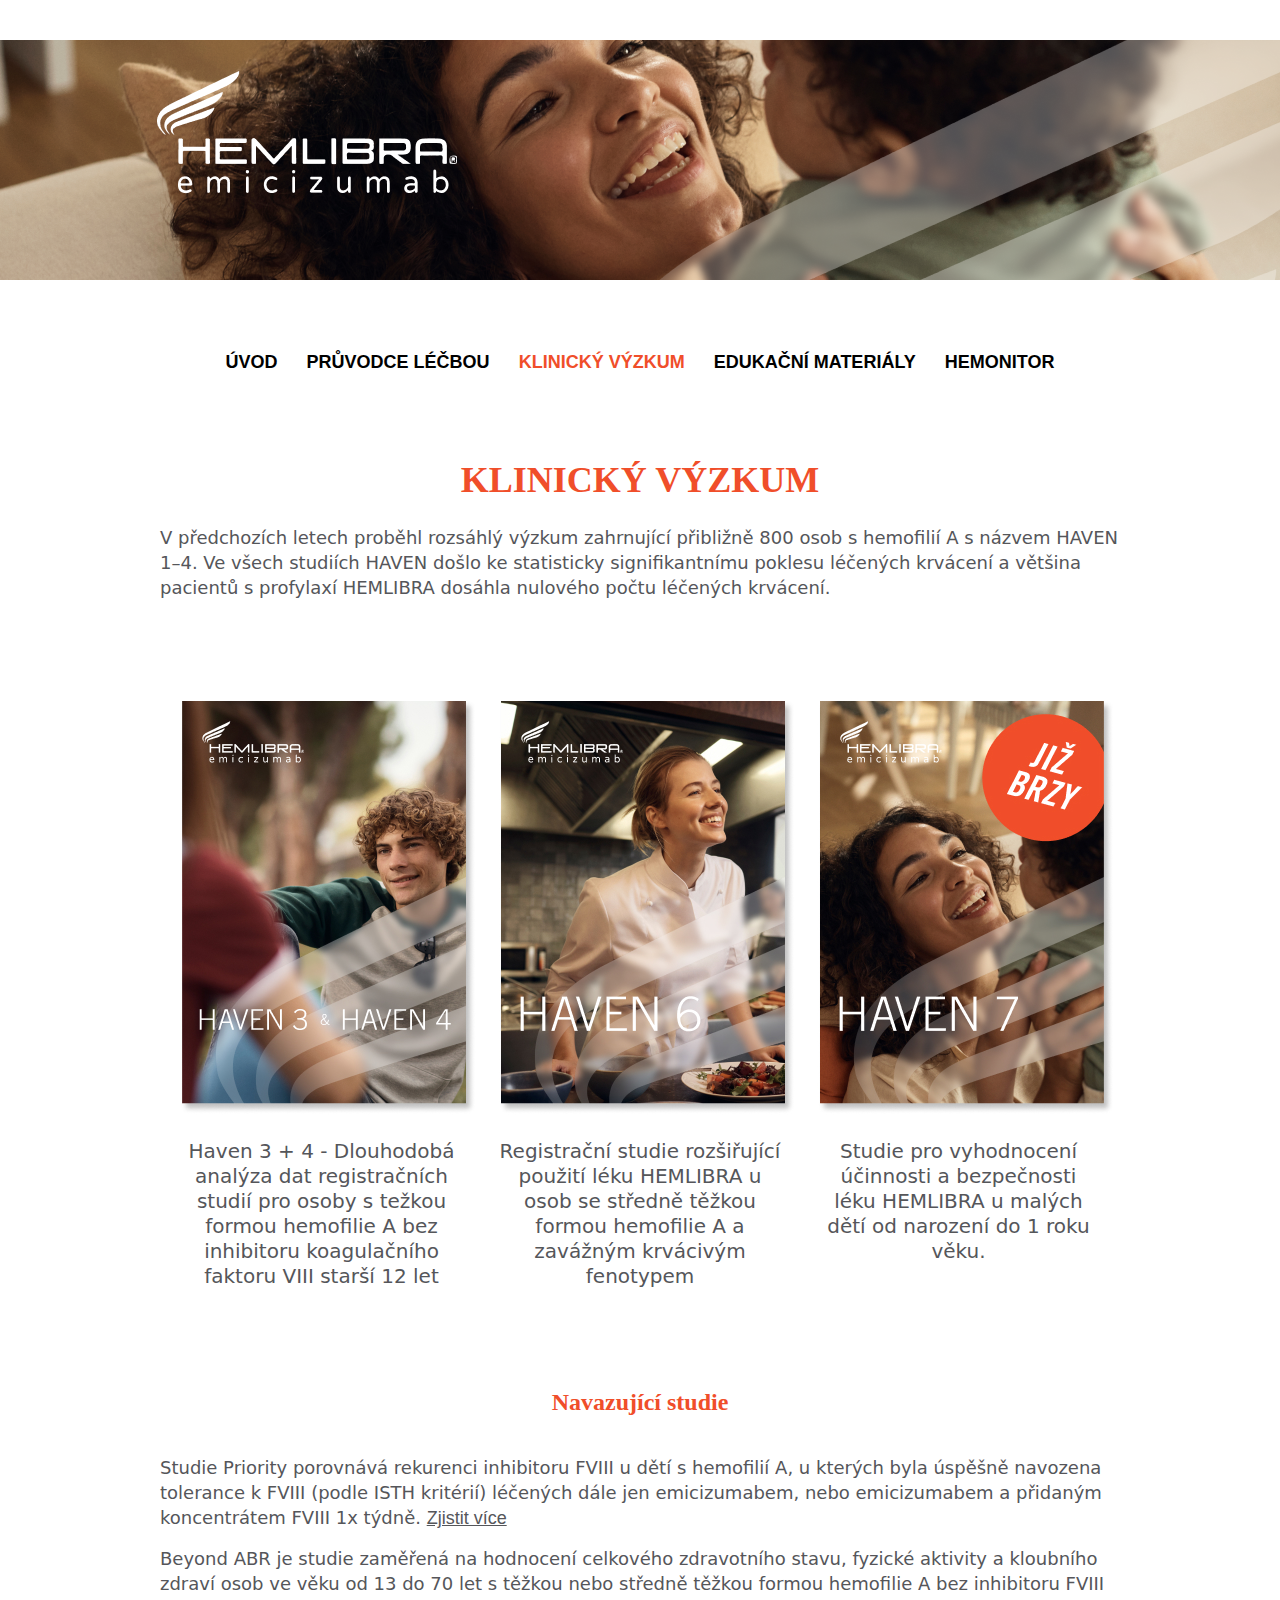
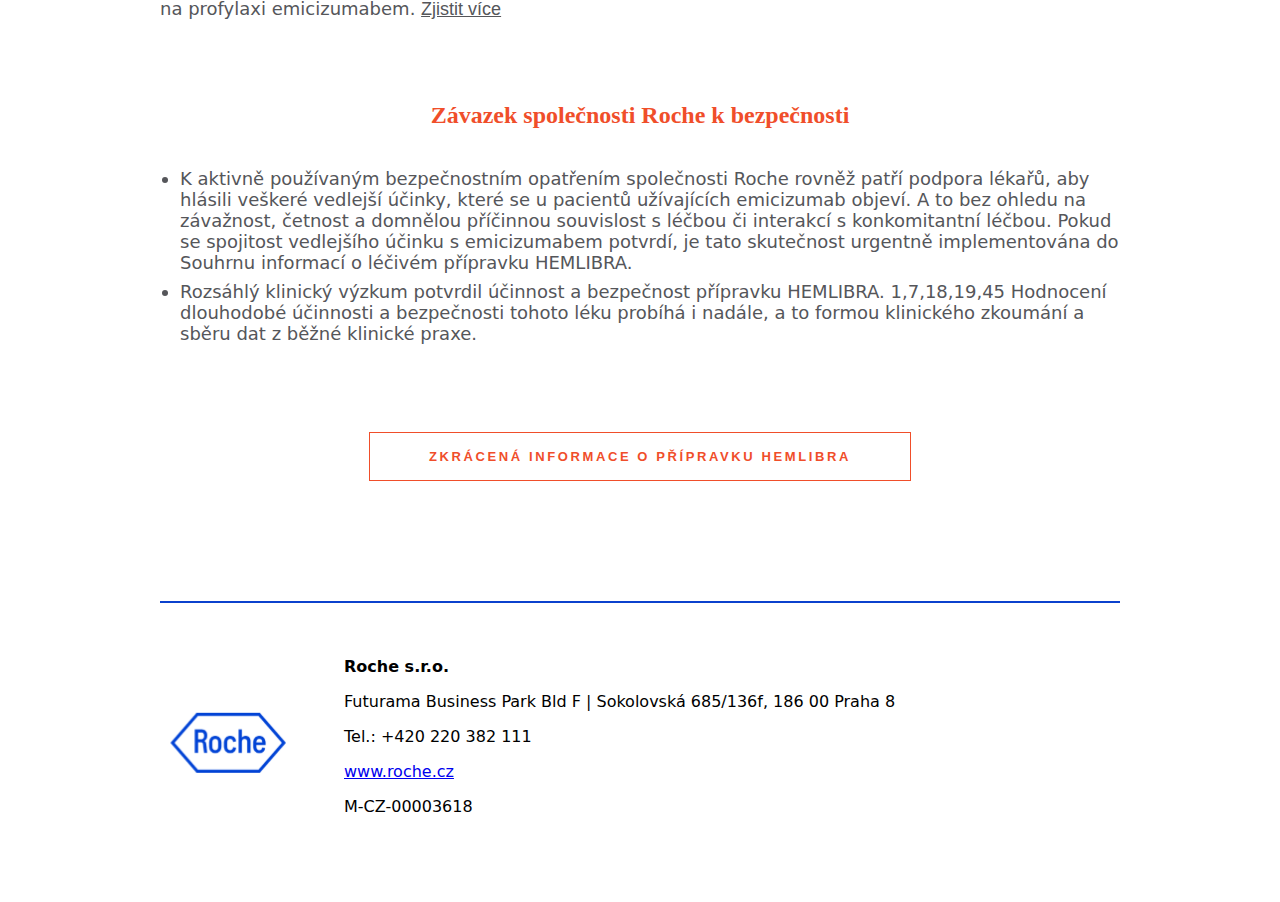
==== clinical_research.html @ 2160fe14 "test" ====
<!DOCTYPE html>
<html lang="cs">
<head>
    <meta charset="UTF-8">
    <meta name="viewport" content="width=device-width, initial-scale=1.0">
    <title>HEMILIBRA emicizumab</title>
    <link rel="stylesheet" href="styles.css">
</head>
<body>

<header class="site-header">
    <div class="header-image" style="background-image: url('img/header_img_1.png');">
        <!-- Место для логотипа и заголовка, если они есть -->
    </div>
    <nav class="site-navigation">
        <ul class="navigation-list">
            <li><a href="index.html">ÚVOD</a></li>
            <li><a href="pruvodce_lecbou.html">PRŮVODCE LÉČBOU</a></li>
            <li><a href="clinical_research.html" class="selected-page">KLINICKÝ VÝZKUM</a></li>
            <li><a href="edukacni_materialy.html">EDUKAČNÍ MATERIÁLY</a></li>
            <li><a href="hemonitor.html">HEMONITOR</a></li>
        </ul>
    </nav>
</header>

<section class="content-block">
    <h1>KLINICKÝ výzkum</h1>
    <p>V předchozích letech proběhl rozsáhlý výzkum zahrnující přibližně 800 osob s hemofilií A s názvem HAVEN 1–4. Ve všech studiích HAVEN došlo ke statisticky signifikantnímu poklesu léčených krvácení a většina pacientů s profylaxí HEMLIBRA dosáhla nulového počtu léčených krvácení.</p>
</section>

<section class="content-block">
    <div class="haven-container">
        <div class="haven-item">
            <img src="img/Haven34_cover.jpg" alt="">
            <p>Haven 3 + 4 - Dlouhodobá analýza dat registračních studií pro osoby s težkou formou hemofilie A bez inhibitoru koagulačního faktoru VIII starší 12 let</p>
        </div>
        <div class="haven-item">
            <img src="img/Haven6_cover.jpg" alt="">
            <p>Registrační studie rozšiřující použití léku HEMLIBRA u osob se středně těžkou formou hemofilie A a zavážným krvácivým fenotypem</p>
        </div>
        <div class="haven-item">
            <img src="img/Haven7_cover.jpg" alt="">
            <p>Studie pro vyhodnocení účinnosti a bezpečnosti léku HEMLIBRA u malých dětí od narození do 1 roku věku.</p>
        </div>
    </div>
</section>

<section class="content-block">
    <div class="content-group">
        <h2 class="section-title">Navazující studie</h2>
        <p>
            Studie Priority porovnává rekurenci inhibitoru FVIII u dětí s hemofilií A, u kterých byla úspěšně navozena tolerance k FVIII (podle ISTH kritérií) léčených dále jen emicizumabem, nebo emicizumabem a přidaným koncentrátem FVIII 1x týdně. <a href="https://clinicaltrials.gov/study/NCT04621916" class="link-grey">Zjistit více</a>
        </p>
        <p>
            Beyond ABR je studie zaměřená na hodnocení celkového zdravotního stavu, fyzické aktivity a kloubního zdraví osob ve věku od 13 do 70 let s těžkou nebo středně těžkou formou hemofilie A bez inhibitoru FVIII na profylaxi emicizumabem. <a href="https://clinicaltrials.gov/study/NCT04621916" class="link-grey">Zjistit více</a>
        </p>
    </div>
    <div class="content-group">
        <h2 class="section-title">Závazek společnosti Roche k bezpečnosti</h2>
        <ul class="content-list">
            <li>K aktivně používaným bezpečnostním opatřením společnosti Roche rovněž patří podpora lékařů, aby hlásili veškeré vedlejší účinky, které se u pacientů užívajících emicizumab objeví. A to bez ohledu na závažnost, četnost a domnělou příčinnou souvislost s léčbou či interakcí s konkomitantní léčbou. Pokud se spojitost vedlejšího účinku s emicizumabem potvrdí, je tato skutečnost urgentně implementována do Souhrnu informací o léčivém přípravku HEMLIBRA.</li>
            <li>Rozsáhlý klinický výzkum potvrdil účinnost a bezpečnost přípravku HEMLIBRA. 1,7,18,19,45 Hodnocení dlouhodobé účinnosti a bezpečnosti tohoto léku probíhá i nadále, a to formou klinického zkoumání a sběru dat z běžné klinické praxe.</li>
        </ul>
    </div>
    <div class="button-container">
        <button class="standard-button">ZKRÁCENÁ INFORMACE O PŘÍPRAVKU HEMLIBRA</button>
    </div>
</section>

<div class="main-container footer">
    <div class="divider"></div>
    <div class="footer-contact">
        <div class="logo">
            <img src="img/footer-logo.svg" alt=""/>
        </div>
        <div class="contact">
            <strong>Roche s.r.o.</strong>
            <p>Futurama Business Park Bld F | Sokolovská 685/136f, 186 00 Praha 8</p>
            <p>Tel.: +420 220 382 111</p>
            <p><a href="www.roche.cz">www.roche.cz</a></p>
            <p>M-CZ-00003618</p>
        </div>
    </div>
</div>

</body>
</html>
---- styles.css ----
body {
    margin: 0;
    padding: 0;
    font-family: Arial, sans-serif;
}

.site-header {
    width: 100%;
    margin-top: 40px;
    margin-bottom: 40px;
}

.header-image {
    height: 240px; /* высота шапки согласно Figma */
    background-size: cover;
    background-position: center;
    margin-bottom: 50px; /* отступ снизу после картинки */
}

.site-navigation {
    background-color: #FFFFFF; /* белый фон */
    /* box-shadow: 0 4px 6px rgba(0,0,0,0.1); тень под навигацией */
    padding: 20px 0; /* вертикальный отступ для меню */
    /* margin-bottom: 80px;  */
}

.navigation-list {
    list-style-type: none;
    padding: 0;
    margin: 0 auto;
    width: 853px; /* ширина меню из Figma */
    height: 25px; /* высота меню из Figma */
    display: flex;
    align-items: flex-start;
    justify-content: space-between;
    /* gap: 24px; */
}

.navigation-list li {
    margin: 0; /* убрать предыдущий margin */
}

.navigation-list a {
    text-decoration: none;
    color: #000000; /* черный цвет текста */
    font-weight: bold;
    font-size: 18px; /* предполагаемый размер шрифта, так как он не указан */
    padding: 0 12px; /* половина gap для равномерного распределения */
    line-height: 25px; /* высота строки равна высоте меню */
    background-color: transparent; /* фоновый цвет ссылки */
    transition: background-color 0.3s; /* плавное изменение фона при наведении */
}

.navigation-list a:hover,
.navigation-list a:focus {
    color: #F04E2A; /* белый текст при наведении */
}

a.selected-page {
    color: #F04E2A;
}

/* ... предыдущий код ... */

.content-block {
    color: #55565A; /* цвет текста */
    width: 960px; /* ширина блока */
    padding: 0 40px; /* внутренний отступ блока */
    margin: 0 auto 80px; /* автоматический отступ для центровки и отступ снизу */
    display: flex;
    flex-direction: column;
    /* align-items: flex-start; */
    /* gap: 24px;  */
}

.content-block h1 {
    color: #F04E2A;
    width: 100%;
    text-align: center;
    font-family: Arial Narrow, serif;
    font-size: 36px;
    font-style: normal;
    font-weight: 700;
    line-height: normal;
    text-transform: uppercase;
}

.content-block h2 {
    margin: 0 0 24px;
    width: 100%;
    color: #F04E2A;
    text-align: center;
    font-family: Arial Narrow, serif;
    font-size: 24px;
    font-style: normal;
    font-weight: 700;
    line-height: normal;
    /* text-transform: uppercase; */
}

.content-block h3 {
    color: #55565A;
    font-family: Avenir, system-ui, -apple-system, BlinkMacSystemFont, 'Segoe UI', Roboto, Oxygen, Ubuntu, Cantarell, 'Open Sans', 'Helvetica Neue', sans-serif;
    font-size: 24px;
    font-style: normal;
    font-weight: 800;
    line-height: normal;
    margin: 0;
}

.content-block p {
    color: #55565A;
    font-family: Avenir, system-ui, -apple-system, BlinkMacSystemFont, 'Segoe UI', Roboto, Oxygen, Ubuntu, Cantarell, 'Open Sans', 'Helvetica Neue', sans-serif;
    font-size: 18px;
    font-style: normal;
    font-weight: 400;
    line-height: 25px;
    margin: 0;
}

.content-block ul {
    list-style-type: disc; /* стиль маркера списка */
    padding-left: 20px; /* отступ для маркеров списка */
    margin: 0;
}

.content-block .content-text {
    color: #55565A;
    font-family: Avenir, system-ui, -apple-system, BlinkMacSystemFont, 'Segoe UI', Roboto, Oxygen, Ubuntu, Cantarell, 'Open Sans', 'Helvetica Neue', sans-serif;
    font-size: 18px;
    font-style: normal;
    font-weight: 400;
    line-height: normal;
    margin: 0;
    padding: 0;
}

.content-block .content-text .content-img {
    margin: 40px 10px 50px 10px
}

.content-block .content-text .image-container {
    display: flex;
    justify-content: center;
}

.content-block a, .content-block a:hover {
    color: #55565A;
    text-decoration-line: underline;
}

.content-block li {
    margin-bottom: 8px; /* расстояние между элементами списка */
    font-family: Avenir, system-ui, -apple-system, BlinkMacSystemFont, 'Segoe UI', Roboto, Oxygen, Ubuntu, Cantarell, 'Open Sans', 'Helvetica Neue', sans-serif;
}

/* ... предыдущий код ... */

.advantages-section {
    width: 960px;
    margin: 20px auto; 
    display: flex;
    flex-direction: column;
    align-items: center; /* выравнивание по центру для всего содержимого раздела */
    gap: 24px; /* расстояние между элементами внутри раздела */
    margin-bottom: 0px;
}

.section-title {
    text-align: center; /* выравнивание заголовка по центру */
    width: 100%; /* ширина заголовка для выравнивания текста */
    margin-bottom: 24px; /* отступ снизу у заголовка */
    color: #F04E2A;
    font-family: Arial Narrow, serif;
    font-size: 24px;
    font-style: normal;
    font-weight: 700;
    line-height: normal;
}

.advantages-container {
    display: flex;
    justify-content: space-between;
    align-items: flex-start;
    width: 100%;
    padding: 0; /* если требуется внутренний отступ, его можно задать здесь */
}

.advantage-item {
    flex: 1;
    text-align: center; /* для выравнивания текста под иконками */
    color: #55565A;
    font-family: Avenir, system-ui, -apple-system, BlinkMacSystemFont, 'Segoe UI', Roboto, Oxygen, Ubuntu, Cantarell, 'Open Sans', 'Helvetica Neue', sans-serif;
    font-size: 18px;
    font-style: normal;
    font-weight: 400;
    line-height: normal;
    max-width: 468px;
}

.advantage-item p {
 padding: 0 8px 0 8px;
 font-size: 14px;
}

.advantage-item img {
    margin-bottom: 40px; /* отступ между иконкой и текстом */
    width: auto; /* предполагаемая ширина иконок */
    height: 120px; /* предполагаемая высота иконок, размер можно изменить */
}

.advantage-item img.advantage-icon{
    width: 140px;
    height: 140px;
}

.haven-container {
    display: flex;
    height: fit-content;
    justify-content: space-between;
    padding: 20px;
}

div.haven-item {
    width: 283px;
    text-align: center;
}

div.haven-item p {
    font-size: 20px;
    margin-top: 20px;
    font-weight: 300;
}

.content-group {
    display: flex;
    flex-direction: column;
    gap: 15px;
    margin-bottom: 80px;
}

.content-group h4 {
    font-weight: 900;
    color: #E9502E;
    margin: 0;
    font-size: 18px;
}

.content-list {
    font-size: 18px;
}

.link-grey {
    color: #55565A;
    font-family: Avenir, Arial, Helvetica, sans-serif;
}

a.link-orange {
    color: #E9502E;
    font-weight: 900;
    font-family: Avenir, system-ui, -apple-system, BlinkMacSystemFont, 'Segoe UI', Roboto, Oxygen, Ubuntu, Cantarell, 'Open Sans', 'Helvetica Neue', sans-serif;
}

/* ... предыдущий код ... */

.divider {
    width: 960px;
    height: 1px; /* или '1px' в зависимости от желаемой толщины линии */
    background-color: rgba(85, 86, 90, 0.25); /* цвет и прозрачность согласно Figma */
    margin: 80px auto; /* отступ сверху и снизу и авто-маргин для центрирования */
}

/* ... предыдущий код ... */

.mechanism-container {
    display: flex;
    justify-content: center;
    align-items: flex-start;
    width: 960px;
    margin: 0 auto;
    gap: 120px;
}

.mechanism-block {
    display: flex;
    flex-direction: column;
    /*align-items: center;*/
    width: calc((100% - 50px) / 2); /* Вычитаем gap и делим на два блока */
    padding: 20px;
    position: relative;
}

span.mechanism-note {
    font-family: 'Open Sans', system-ui, -apple-system, BlinkMacSystemFont, 'Segoe UI', Roboto, Oxygen, Ubuntu, Cantarell, 'Helvetica Neue', sans-serif;
}

.border-svg {
    position: absolute;
    width: 39px;
    height: 100%;
    top: 0;
}

.left-border {
    left: -39px; /* Смещаем левый SVG влево */
}

.right-border {
    right: -39px; /* Смещаем правый SVG вправо */
}

.mechanism-title  {
    font-family: system-ui, -apple-system, BlinkMacSystemFont, 'Segoe UI', Roboto, Oxygen, Ubuntu, Cantarell, 'Open Sans', 'Helvetica Neue', sans-serif;
    font-size: 24px;
    font-style: normal;
    font-weight: 700;
    line-height: normal;
    text-transform: uppercase;
}

.mechanism-title.left  {
    color: #000;
}

.mechanism-title.right  {
    color: #E9502E;
}

.mechanism-note  {
    color: #E9502E;
    /* font-family: system-ui, -apple-system, BlinkMacSystemFont, 'Segoe UI', Roboto, Oxygen, Ubuntu, Cantarell, 'Open Sans', 'Helvetica Neue', sans-serif; */
    font-size: 16px;
    font-weight: 400;
    text-transform: none;
}

.mechanism-icons {
    margin-top: 20px;
}

.mechanism-block p {
    color: #000;
    /* font-family: system-ui, -apple-system, BlinkMacSystemFont, 'Segoe UI', Roboto, Oxygen, Ubuntu, Cantarell, 'Open Sans', 'Helvetica Neue', sans-serif; */
    font-size: 16px;
    font-style: normal;
    font-weight: 400;
    line-height: normal;
}

/* **/

.guide-container {
    display: flex;
    flex-direction: column;
    align-items: center; /* Центрирование элементов */
    width: 960px;
    margin: 80px auto 0; /* Отступ сверху 80px и авто-маргин слева и справа */
    padding: 40px; /* Внутренний отступ */
    gap: 24px; /* Расстояние между элементами */
    background-color: #FFFFFF; /* Белый фон блока */
}

.guide-title {
    color: #E9502E; /* Цвет заголовка */
    font-family: Arial, sans-serif;
    font-size: 24px; /* Размер шрифта заголовка */
    font-weight: 700; /* Жирность шрифта */
    margin-bottom: 24px; /* Отступ снизу заголовка */
}

.guide-text {
    color: #000;
    font-family: Avenir, system-ui, -apple-system, BlinkMacSystemFont, 'Segoe UI', Roboto, Oxygen, Ubuntu, Cantarell, 'Open Sans', 'Helvetica Neue', sans-serif;
    font-size: 18px;
    font-style: normal;
    font-weight: 400;
    line-height: 25px; /* 138.889% */
}

.button-container {
    text-align: center; /* Центрирование кнопки */
    width: 100%; /* Ширина контейнера кнопки */
}

.standard-button {
    color: #F04E2A; /* Белый цвет текста кнопки */
    background-color: #FFFFFF; /* Фон кнопки */
    border: 1px solid #F04E2A; /* Граница кнопки */
    padding: 16px 59px; /* Внутренний отступ */
    /* font-family: system-ui, -apple-system, BlinkMacSystemFont, 'Segoe UI', Roboto, Oxygen, Ubuntu, Cantarell, 'Open Sans', 'Helvetica Neue', sans-serif; */
    font-size: 13px; /* Размер шрифта кнопки */
    cursor: pointer; /* Курсор в виде указателя */
    font-style: normal;
    font-weight: 700;
    line-height: normal;
    letter-spacing: 2.6px;
    text-transform: uppercase;
}

.standard-button:hover {
    background-color: #E9502E;
    color: white;
}

/*.guide-button:hover {*/
/*    background-color: #E9502E; !* Цвет фона кнопки при наведении *!*/
/*}*/

/* */

.hemonitor-section {
    display: flex;
    align-items: flex-start;
    justify-content: center;
    width: 100%; /* Используем всю доступную ширину */
    max-width: 960px; /* Максимальная ширина секции */
    margin: 0px auto; /* Верхний отступ и автоматическое выравнивание */
    padding: 0; /* Убраны внутренние отступы */
}

.phone-image-wrapper {
    /* Стили для обертки изображения с телефонами */
    /* flex: 1;  */
    display: flex;
    justify-content: center;
}

.text-and-button-wrapper {
    flex: 1; /* Занимаем половину доступного пространства */
    display: flex;
    flex-direction: column;
    align-items: flex-start; /* Выравнивание по левому краю */
    padding: 0 0 24px 0; /* Отступы для текста и кнопки */
}

.hemonitor-title {
    color: #F04E2A;
    text-align: center;
    font-family: Arial Narrow, serif;
    font-size: 24px;
    font-style: normal;
    font-weight: 700;
    line-height: normal;
    margin-bottom: 24px; /* Отступ под заголовком */
}

.hemonitor-text {
    color: #55565A;
    font-family: Avenir, system-ui, -apple-system, BlinkMacSystemFont, 'Segoe UI', Roboto, Oxygen, Ubuntu, Cantarell, 'Open Sans', 'Helvetica Neue', sans-serif;
    font-size: 16px;
    margin-bottom: 24px; /* Отступ под текстом */
}

.hemonitor-button {
    color: #FFFFFF;
    background-color: #F04E2A;
    border: none;
    padding: 10px 20px;
    cursor: pointer;
    transition: background-color 0.3s ease; /* Анимация фона кнопки */
}

/*.hemonitor-button:hover {*/
/*    background-color: #E9502E; !* Цвет кнопки при наведении *!*/
/*}*/

/* */

.contact-section {
    display: flex;
    justify-content: center;
    padding: 0 0;
    background: #FFF;
}

.content-wrapper {
    width: 960px;
    text-align: center;
}

.text-center {
    margin-bottom: 20px; /* Расстояние между текстом и контактными деталями */
}

.contact-details {
    display: flex;
    align-items: center;
    justify-content: flex-start; /* Выравнивание иконки и электронной почты по левому краю */
}

.contact-icon {
    width: 50px; /* Реальные размеры вашей иконки */
    height: 50px;
    margin-right: 20px; /* Расстояние от иконки до адреса электронной почты */
}

a.email-text {
    /* font-family: system-ui, -apple-system, BlinkMacSystemFont, 'Segoe UI', Roboto, Oxygen, Ubuntu, Cantarell, 'Open Sans', 'Helvetica Neue', sans-serif; */
    color: #E9502E;
    font-size: 16px;
}

.content-wrapper h2 {
    color: #F04E2A;
    font-family: Arial Narrow, sans-serif;
    font-size: 24px;
    margin: 0 0 10px 0; /* Отступ снизу */
}

.content-wrapper p {
    color: #55565A;
    /* font-family: system-ui, -apple-system, BlinkMacSystemFont, 'Segoe UI', Roboto, Oxygen, Ubuntu, Cantarell, 'Open Sans', 'Helvetica Neue', sans-serif; */
    font-size: 18px;
    margin: 0; /* Убрать отступы */
}

.main-container {
    overflow: hidden;
    width: 960px;
    display: flex;
    flex-direction: column;
    align-items: center; /* Центрирование элементов */
    margin: 0 auto 0; /* Отступ сверху 80px и авто-маргин слева и справа */
    padding: 40px; /* Внутренний отступ */
    gap: 24px; /* Расстояние между элементами */
    background-color: #FFFFFF; /* Белый фон блока */
}

.footer .title {
    color: #55565A;
    font-family: Avenir, system-ui, -apple-system, BlinkMacSystemFont, 'Segoe UI', Roboto, Oxygen, Ubuntu, Cantarell, 'Open Sans', 'Helvetica Neue', sans-serif;
    font-size: 18px;
    font-style: normal;
    font-weight: 800;
    line-height: normal;
    margin-bottom: 15px;
}

.footer .content-text {
    color: #55565A;
    font-family: Avenir, system-ui, -apple-system, BlinkMacSystemFont, 'Segoe UI', Roboto, Oxygen, Ubuntu, Cantarell, 'Open Sans', 'Helvetica Neue', sans-serif;
    font-size: 18px;
    font-style: normal;
    font-weight: 400;
    line-height: normal;
}

.footer .divider {
    height: 2px; /* или '1px' в зависимости от желаемой толщины линии */
    background-color: #0B41CD;
    stroke-width: 3px;
    stroke: #0B41CD;
    margin: 0;
}

.footer-contact {
    display: flex; /* Включаем Flexbox */
    justify-content: flex-start; /* Распределяем пространство между колонками */
    align-items: center; /* Выравниваем элементы по центру по вертикали */
    padding: 20px; /* Добавляем отступы для внешнего вида */
    width: 960px;
    font-family: Avenir, system-ui, -apple-system, BlinkMacSystemFont, 'Segoe UI', Roboto, Oxygen, Ubuntu, Cantarell, 'Open Sans', 'Helvetica Neue', sans-serif;
}

.footer-contact .contact {
    flex-grow: 1; /* Разрешаем обоим элементам занимать одинаковое пространство */
    padding: 10px; /* Добавляем внутренние отступы */
}

.footer-contact .logo {
    flex-basis: 154px;
    flex-shrink: 0;
    padding: 10px;
}

.content-block .red {
    border: 1px solid #E9502E;
    background: #E9502E;
    color: #FFFFFF;
}

.content-block p.black {
    color: black;
    text-transform: uppercase;
    font-weight: 900;
}

.downloadable-content h4 {
    color: #55565A;
    font-size: 18px;
    font-weight: 900;
    margin-bottom: 15px;
}

.downloadable-content p {
    margin-bottom: 15px;
}

.link-wrapper {
    display: flex;
    justify-content: flex-start;
    gap: 15px;
    align-items: center;
}

.link-wrapper a {
    color: #F04E2A;
    font-weight: 900;
    font-family: Avenir, system-ui, -apple-system, BlinkMacSystemFont, 'Segoe UI', Roboto, Oxygen, Ubuntu, Cantarell, 'Open Sans', 'Helvetica Neue', sans-serif;
}

h1 sup {
    font-size:medium;
    margin-left: 5px;
}

.text-button-wrapper {
    display: flex;
    flex-direction: column;
    gap: 24px;
}

.gap24 {
    gap: 24px;
}

.gap12 {
    gap: 12px
}

img.advantage-icon.bottle {
    height: 170px;
    width: auto;
}
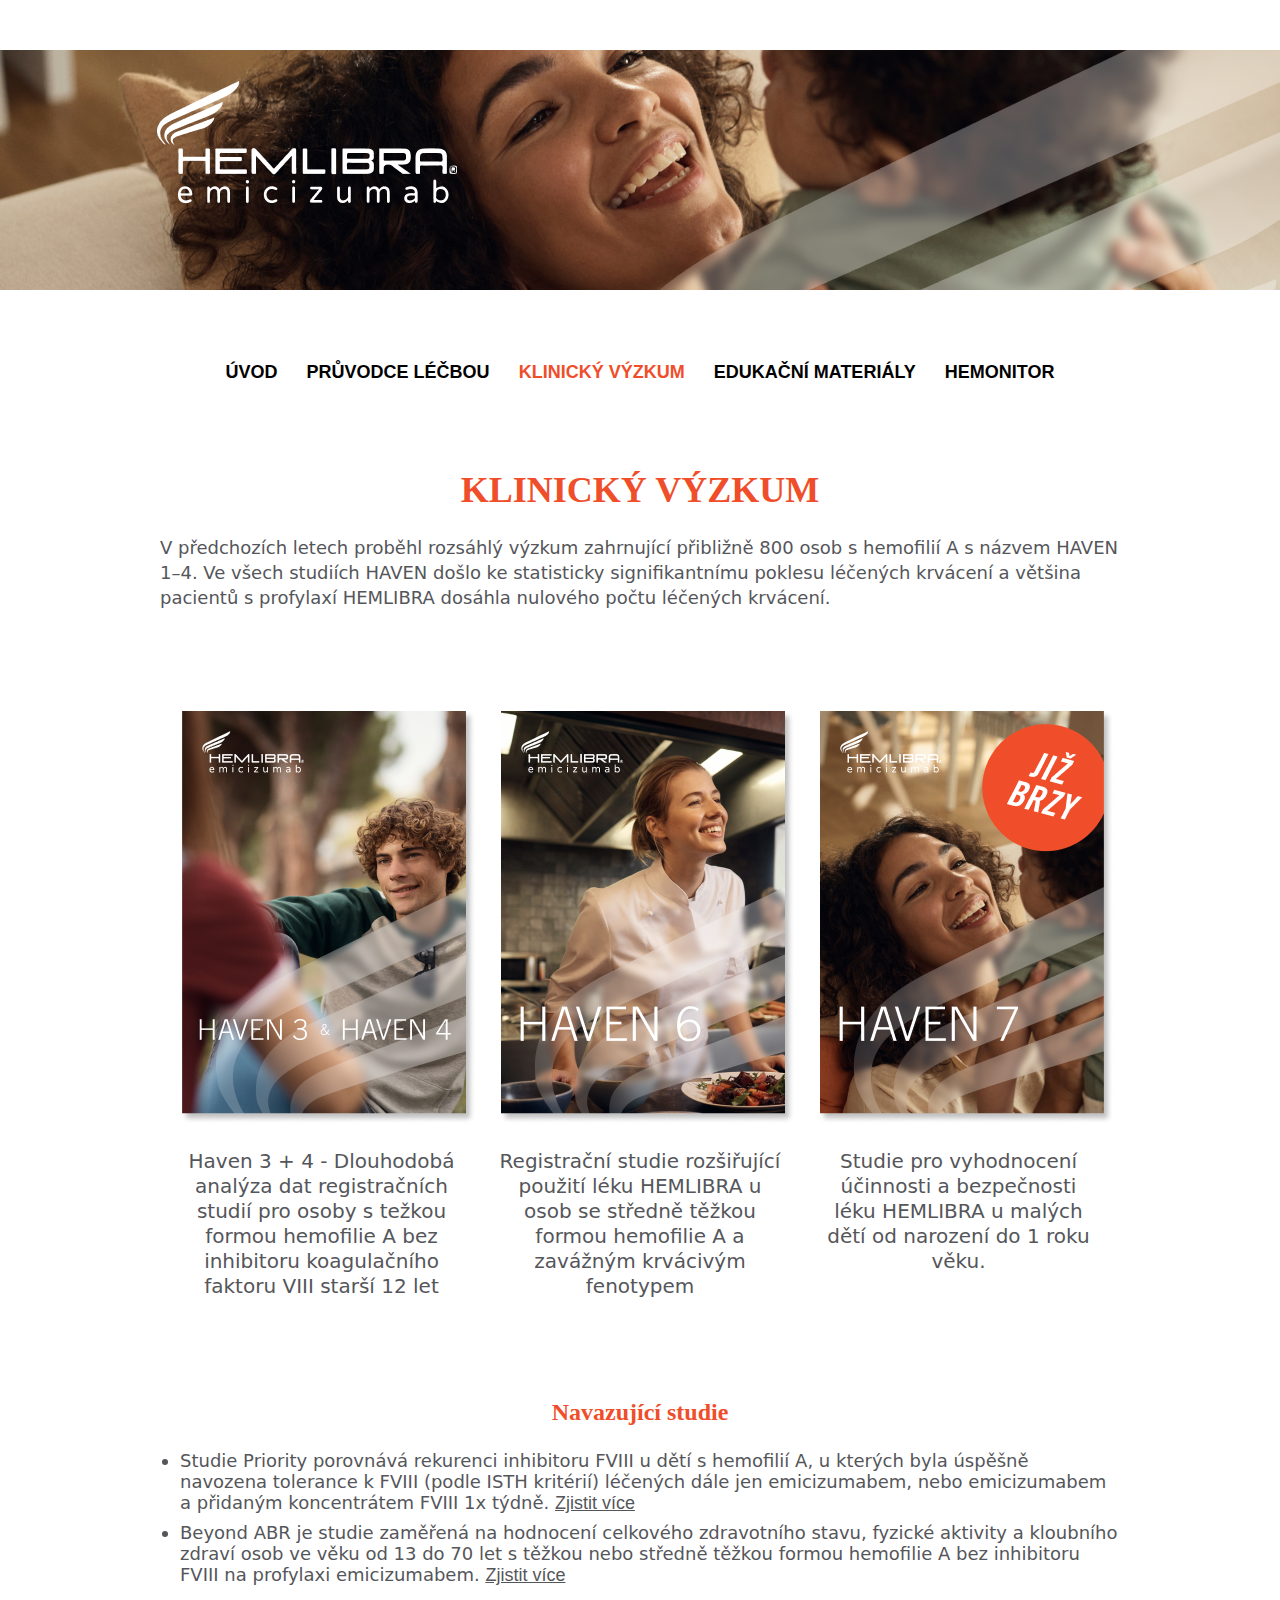
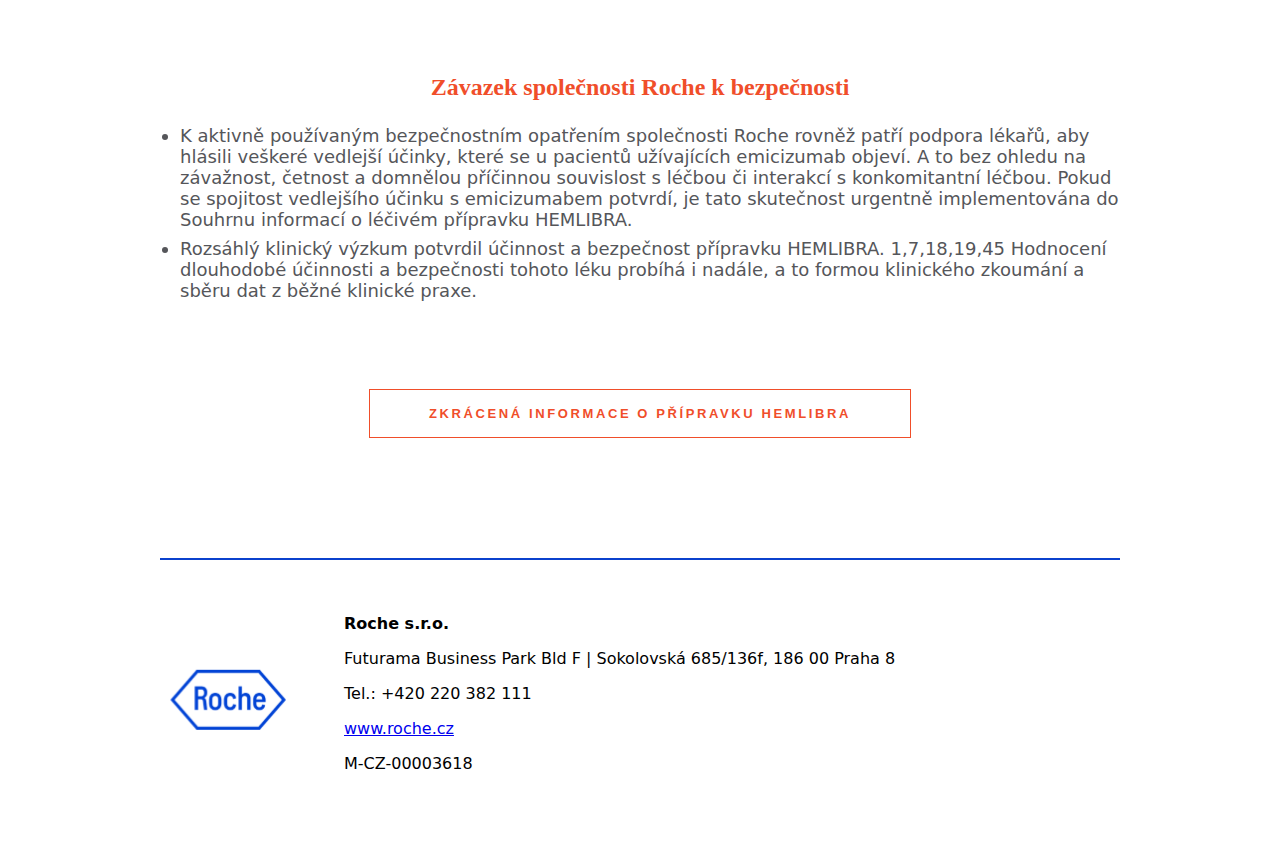
==== commit eb8a481b: "fix" ====
--- a/clinical_research.html
+++ b/clinical_research.html
@@ -46,16 +46,14 @@
 </section>
 
 <section class="content-block">
-    <div class="content-group">
+    <div class="content-group gap24">
         <h2 class="section-title">Navazující studie</h2>
-        <p>
-            Studie Priority porovnává rekurenci inhibitoru FVIII u dětí s hemofilií A, u kterých byla úspěšně navozena tolerance k FVIII (podle ISTH kritérií) léčených dále jen emicizumabem, nebo emicizumabem a přidaným koncentrátem FVIII 1x týdně. <a href="https://clinicaltrials.gov/study/NCT04621916" class="link-grey">Zjistit více</a>
-        </p>
-        <p>
-            Beyond ABR je studie zaměřená na hodnocení celkového zdravotního stavu, fyzické aktivity a kloubního zdraví osob ve věku od 13 do 70 let s těžkou nebo středně těžkou formou hemofilie A bez inhibitoru FVIII na profylaxi emicizumabem. <a href="https://clinicaltrials.gov/study/NCT04621916" class="link-grey">Zjistit více</a>
-        </p>
+        <ul class="content-list">
+            <li>Studie Priority porovnává rekurenci inhibitoru FVIII u dětí s hemofilií A, u kterých byla úspěšně navozena tolerance k FVIII (podle ISTH kritérií) léčených dále jen emicizumabem, nebo emicizumabem a přidaným koncentrátem FVIII 1x týdně. <a href="https://clinicaltrials.gov/study/NCT04621916" class="link-grey">Zjistit více</a></li>
+            <li>Beyond ABR je studie zaměřená na hodnocení celkového zdravotního stavu, fyzické aktivity a kloubního zdraví osob ve věku od 13 do 70 let s těžkou nebo středně těžkou formou hemofilie A bez inhibitoru FVIII na profylaxi emicizumabem. <a href="https://clinicaltrials.gov/study/NCT04621916" class="link-grey">Zjistit více</a></li>
+        </ul>
     </div>
-    <div class="content-group">
+    <div class="content-group gap24">
         <h2 class="section-title">Závazek společnosti Roche k bezpečnosti</h2>
         <ul class="content-list">
             <li>K aktivně používaným bezpečnostním opatřením společnosti Roche rovněž patří podpora lékařů, aby hlásili veškeré vedlejší účinky, které se u pacientů užívajících emicizumab objeví. A to bez ohledu na závažnost, četnost a domnělou příčinnou souvislost s léčbou či interakcí s konkomitantní léčbou. Pokud se spojitost vedlejšího účinku s emicizumabem potvrdí, je tato skutečnost urgentně implementována do Souhrnu informací o léčivém přípravku HEMLIBRA.</li>
--- a/styles.css
+++ b/styles.css
@@ -6,7 +6,7 @@
 
 .site-header {
     width: 100%;
-    margin-top: 40px;
+    margin-top: 50px;
     margin-bottom: 40px;
 }
 
@@ -86,7 +86,7 @@
 }
 
 .content-block h2 {
-    margin: 0 0 24px;
+    margin: 0;
     width: 100%;
     color: #F04E2A;
     text-align: center;
@@ -235,7 +235,7 @@
 .content-group {
     display: flex;
     flex-direction: column;
-    gap: 15px;
+    /* gap: 15px; */
     margin-bottom: 80px;
 }
 
@@ -258,6 +258,11 @@
 a.link-orange {
     color: #E9502E;
     font-weight: 900;
+    font-family: Avenir, system-ui, -apple-system, BlinkMacSystemFont, 'Segoe UI', Roboto, Oxygen, Ubuntu, Cantarell, 'Open Sans', 'Helvetica Neue', sans-serif;
+}
+
+a.link-orange-thin {
+    color: #E9502E;
     font-family: Avenir, system-ui, -apple-system, BlinkMacSystemFont, 'Segoe UI', Roboto, Oxygen, Ubuntu, Cantarell, 'Open Sans', 'Helvetica Neue', sans-serif;
 }
 
@@ -356,7 +361,6 @@
     width: 960px;
     margin: 80px auto 0; /* Отступ сверху 80px и авто-маргин слева и справа */
     padding: 40px; /* Внутренний отступ */
-    gap: 24px; /* Расстояние между элементами */
     background-color: #FFFFFF; /* Белый фон блока */
 }
 
@@ -585,15 +589,23 @@
     font-weight: 900;
 }
 
-.downloadable-content h4 {
+h4.grey-subheader {
     color: #55565A;
     font-size: 18px;
     font-weight: 900;
     margin-bottom: 15px;
+    text-transform: uppercase;
+    margin: 0;
 }
 
 .downloadable-content p {
     margin-bottom: 15px;
+}
+
+.downloadable-content {
+    display: flex;
+    gap: 16px;
+    flex-direction: column;
 }
 
 .link-wrapper {
@@ -620,6 +632,10 @@
     gap: 24px;
 }
 
+.gap32 {
+    gap: 32px;
+}
+
 .gap24 {
     gap: 24px;
 }
@@ -631,4 +647,61 @@
 img.advantage-icon.bottle {
     height: 170px;
     width: auto;
-}+}
+
+div.expandable-button {
+    width: 960px;
+    min-height: fit-content;
+    display: flex;
+    border: 1px solid #E9502E;
+    border-radius: 8px;
+    flex-direction: column;
+    align-items: center;
+    box-sizing: border-box;
+}
+
+div.expandable-button-header {
+    display: flex;
+    justify-content: space-between;
+    align-items: center;
+    width: 920px;
+    padding: 20px;
+}
+
+div.expandable-button-header:hover {
+    cursor: pointer;
+}
+
+div.expandable-button-header img {
+    width: 21.15px;
+    height: 12.7px;
+}
+
+div.expandable-button h4 {
+    margin: 0;
+    color: #000;
+    text-transform: uppercase;
+}
+
+.expandable {
+    max-height: 0;
+    overflow: hidden;
+    transition: all 0.3s ease;
+}
+
+.expanded {
+    margin-bottom: 20px;
+    transition: all 0.5s ease;
+}
+
+.expandable-button-header .arrow {
+    transition: transform 0.3s ease;
+}
+
+.expanded .expandable-button-header .arrow {
+    transform: rotate(180deg);
+}
+
+p#fviii-studies {
+    margin-bottom: 40px;
+}
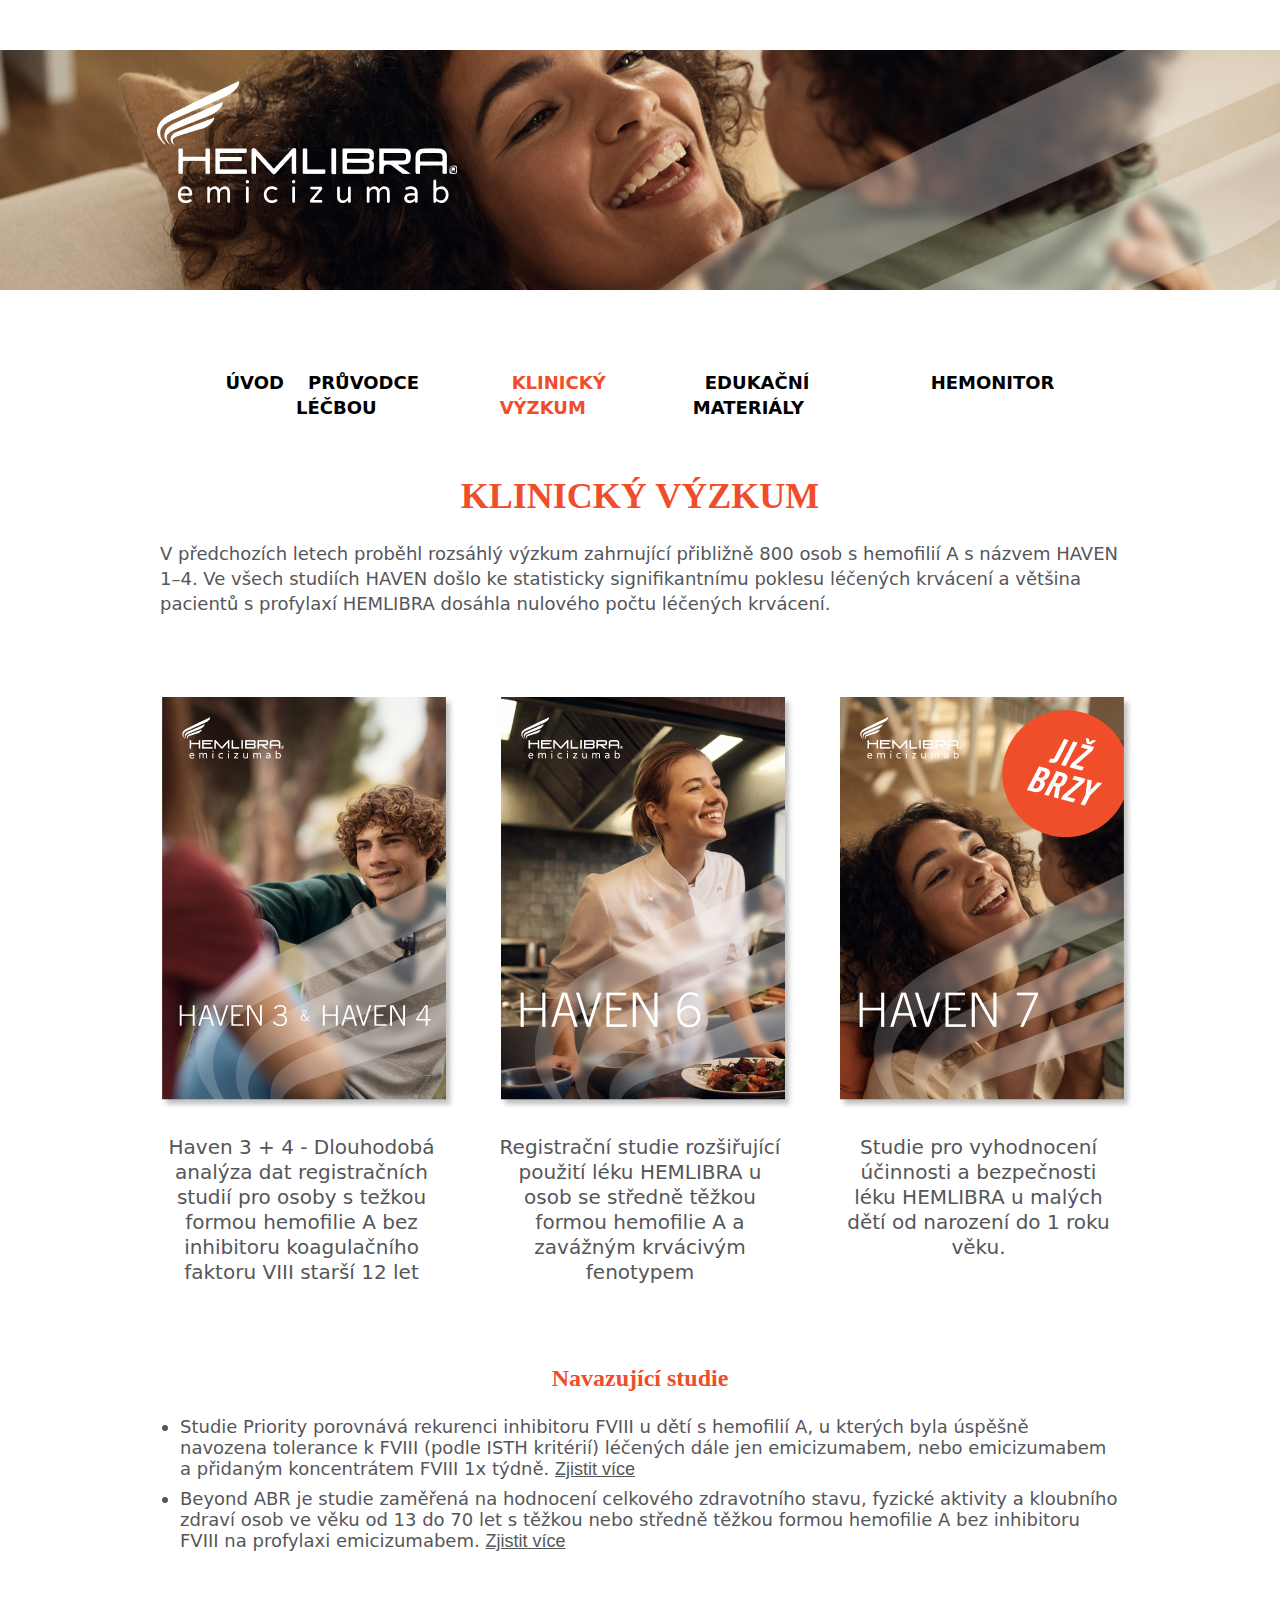
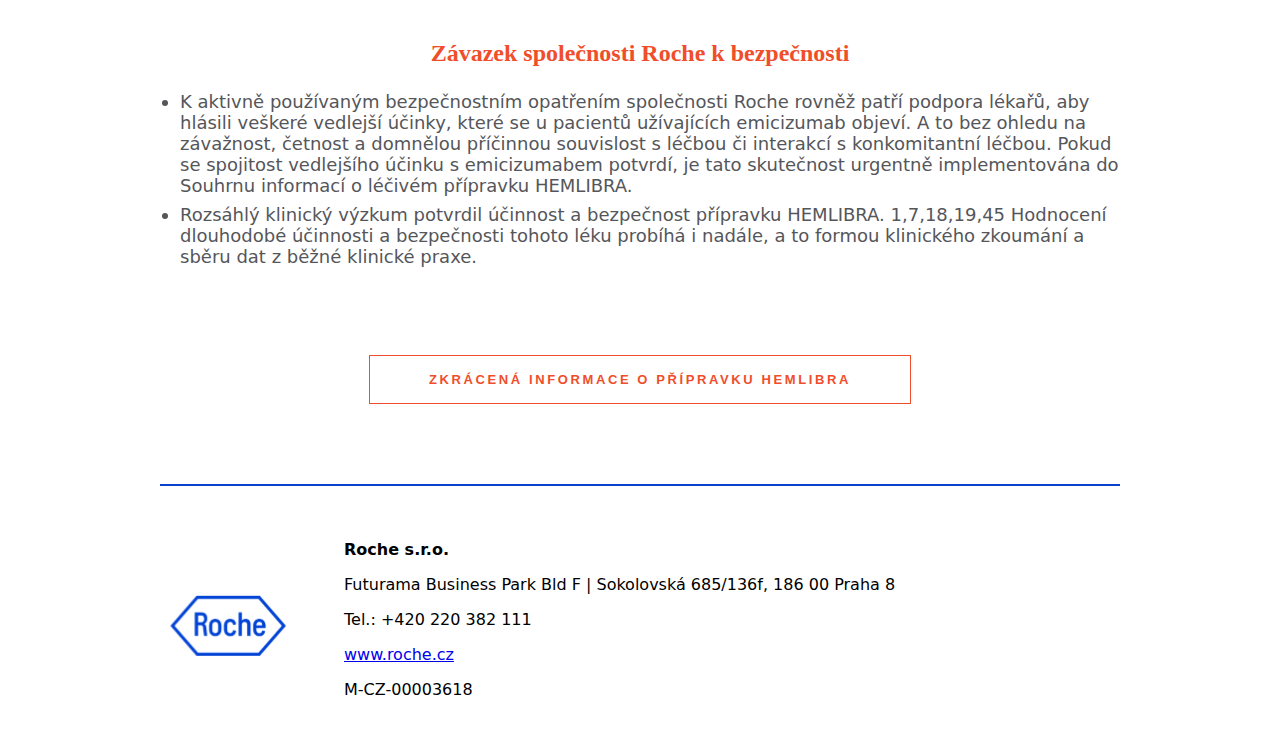
==== commit b54731df: "final margin fix" ====
--- a/clinical_research.html
+++ b/clinical_research.html
@@ -23,7 +23,7 @@
     </nav>
 </header>
 
-<section class="content-block">
+<section class="content-block gap24">
     <h1>KLINICKÝ výzkum</h1>
     <p>V předchozích letech proběhl rozsáhlý výzkum zahrnující přibližně 800 osob s hemofilií A s názvem HAVEN 1–4. Ve všech studiích HAVEN došlo ke statisticky signifikantnímu poklesu léčených krvácení a většina pacientů s profylaxí HEMLIBRA dosáhla nulového počtu léčených krvácení.</p>
 </section>
@@ -53,6 +53,8 @@
             <li>Beyond ABR je studie zaměřená na hodnocení celkového zdravotního stavu, fyzické aktivity a kloubního zdraví osob ve věku od 13 do 70 let s těžkou nebo středně těžkou formou hemofilie A bez inhibitoru FVIII na profylaxi emicizumabem. <a href="https://clinicaltrials.gov/study/NCT04621916" class="link-grey">Zjistit více</a></li>
         </ul>
     </div>
+</section>
+<section class="content-block">
     <div class="content-group gap24">
         <h2 class="section-title">Závazek společnosti Roche k bezpečnosti</h2>
         <ul class="content-list">
@@ -60,10 +62,11 @@
             <li>Rozsáhlý klinický výzkum potvrdil účinnost a bezpečnost přípravku HEMLIBRA. 1,7,18,19,45 Hodnocení dlouhodobé účinnosti a bezpečnosti tohoto léku probíhá i nadále, a to formou klinického zkoumání a sběru dat z běžné klinické praxe.</li>
         </ul>
     </div>
-    <div class="button-container">
-        <button class="standard-button">ZKRÁCENÁ INFORMACE O PŘÍPRAVKU HEMLIBRA</button>
-    </div>
 </section>
+
+<div class="button-container">
+    <button class="standard-button">ZKRÁCENÁ INFORMACE O PŘÍPRAVKU HEMLIBRA</button>
+</div>
 
 <div class="main-container footer">
     <div class="divider"></div>
--- a/styles.css
+++ b/styles.css
@@ -1,26 +1,28 @@
 body {
     margin: 0;
     padding: 0;
-    font-family: Arial, sans-serif;
+    font-family: Avenir, system-ui, -apple-system, BlinkMacSystemFont, 'Segoe UI', Roboto, Oxygen, Ubuntu, Cantarell, 'Open Sans', 'Helvetica Neue', sans-serif;
+    display: flex;
+    flex-direction: column;
+    gap: 80px;
 }
 
 .site-header {
     width: 100%;
     margin-top: 50px;
-    margin-bottom: 40px;
 }
 
 .header-image {
     height: 240px; /* высота шапки согласно Figma */
     background-size: cover;
     background-position: center;
-    margin-bottom: 50px; /* отступ снизу после картинки */
+    margin-bottom: 80px; 
 }
 
 .site-navigation {
     background-color: #FFFFFF; /* белый фон */
     /* box-shadow: 0 4px 6px rgba(0,0,0,0.1); тень под навигацией */
-    padding: 20px 0; /* вертикальный отступ для меню */
+    /* padding: 20px 0;  */
     /* margin-bottom: 80px;  */
 }
 
@@ -48,7 +50,7 @@
     padding: 0 12px; /* половина gap для равномерного распределения */
     line-height: 25px; /* высота строки равна высоте меню */
     background-color: transparent; /* фоновый цвет ссылки */
-    transition: background-color 0.3s; /* плавное изменение фона при наведении */
+    transition: color 0.1s; /* плавное изменение фона при наведении */
 }
 
 .navigation-list a:hover,
@@ -65,8 +67,9 @@
 .content-block {
     color: #55565A; /* цвет текста */
     width: 960px; /* ширина блока */
-    padding: 0 40px; /* внутренний отступ блока */
-    margin: 0 auto 80px; /* автоматический отступ для центровки и отступ снизу */
+    /* padding: 0 40px; */
+    margin: 0 auto;
+    /* margin: 0 auto 80px; */
     display: flex;
     flex-direction: column;
     /* align-items: flex-start; */
@@ -83,6 +86,11 @@
     font-weight: 700;
     line-height: normal;
     text-transform: uppercase;
+    margin: 0;
+}
+
+h2 {
+    margin: 0;
 }
 
 .content-block h2 {
@@ -136,10 +144,10 @@
 }
 
 .content-block .content-text .content-img {
-    margin: 40px 10px 50px 10px
-}
-
-.content-block .content-text .image-container {
+    margin: 0 10px 0 10px;
+}
+
+.content-block .image-container {
     display: flex;
     justify-content: center;
 }
@@ -159,17 +167,17 @@
 .advantages-section {
     width: 960px;
     margin: 20px auto; 
+    margin: 0 auto; 
     display: flex;
     flex-direction: column;
     align-items: center; /* выравнивание по центру для всего содержимого раздела */
-    gap: 24px; /* расстояние между элементами внутри раздела */
     margin-bottom: 0px;
 }
 
 .section-title {
     text-align: center; /* выравнивание заголовка по центру */
     width: 100%; /* ширина заголовка для выравнивания текста */
-    margin-bottom: 24px; /* отступ снизу у заголовка */
+    /* margin-bottom: 24px; */
     color: #F04E2A;
     font-family: Arial Narrow, serif;
     font-size: 24px;
@@ -218,7 +226,6 @@
     display: flex;
     height: fit-content;
     justify-content: space-between;
-    padding: 20px;
 }
 
 div.haven-item {
@@ -236,7 +243,6 @@
     display: flex;
     flex-direction: column;
     /* gap: 15px; */
-    margin-bottom: 80px;
 }
 
 .content-group h4 {
@@ -272,7 +278,7 @@
     width: 960px;
     height: 1px; /* или '1px' в зависимости от желаемой толщины линии */
     background-color: rgba(85, 86, 90, 0.25); /* цвет и прозрачность согласно Figma */
-    margin: 80px auto; /* отступ сверху и снизу и авто-маргин для центрирования */
+    margin: 0 auto;
 }
 
 /* ... предыдущий код ... */
@@ -290,7 +296,7 @@
     display: flex;
     flex-direction: column;
     /*align-items: center;*/
-    width: calc((100% - 50px) / 2); /* Вычитаем gap и делим на два блока */
+    width: calc((100% - 50px) / 2);
     padding: 20px;
     position: relative;
 }
@@ -359,8 +365,8 @@
     flex-direction: column;
     align-items: center; /* Центрирование элементов */
     width: 960px;
-    margin: 80px auto 0; /* Отступ сверху 80px и авто-маргин слева и справа */
-    padding: 40px; /* Внутренний отступ */
+    margin: 0 auto 0; /* Отступ сверху 80px и авто-маргин слева и справа */
+    /* padding: 40px;  */
     background-color: #FFFFFF; /* Белый фон блока */
 }
 
@@ -399,6 +405,8 @@
     line-height: normal;
     letter-spacing: 2.6px;
     text-transform: uppercase;
+    transition: background-color .5s ease;
+    transition: color .5s ease;
 }
 
 .standard-button:hover {
@@ -434,7 +442,7 @@
     display: flex;
     flex-direction: column;
     align-items: flex-start; /* Выравнивание по левому краю */
-    padding: 0 0 24px 0; /* Отступы для текста и кнопки */
+    /* padding: 0 0 24px 0;  */
 }
 
 .hemonitor-title {
@@ -525,7 +533,7 @@
     flex-direction: column;
     align-items: center; /* Центрирование элементов */
     margin: 0 auto 0; /* Отступ сверху 80px и авто-маргин слева и справа */
-    padding: 40px; /* Внутренний отступ */
+    /* padding: 40px;  */
     gap: 24px; /* Расстояние между элементами */
     background-color: #FFFFFF; /* Белый фон блока */
 }
@@ -632,6 +640,10 @@
     gap: 24px;
 }
 
+.gap36 {
+    gap: 36px;
+}
+
 .gap32 {
     gap: 32px;
 }
@@ -691,7 +703,7 @@
 
 .expanded {
     margin-bottom: 20px;
-    transition: all 0.5s ease;
+    transition: all 0.3s ease;
 }
 
 .expandable-button-header .arrow {
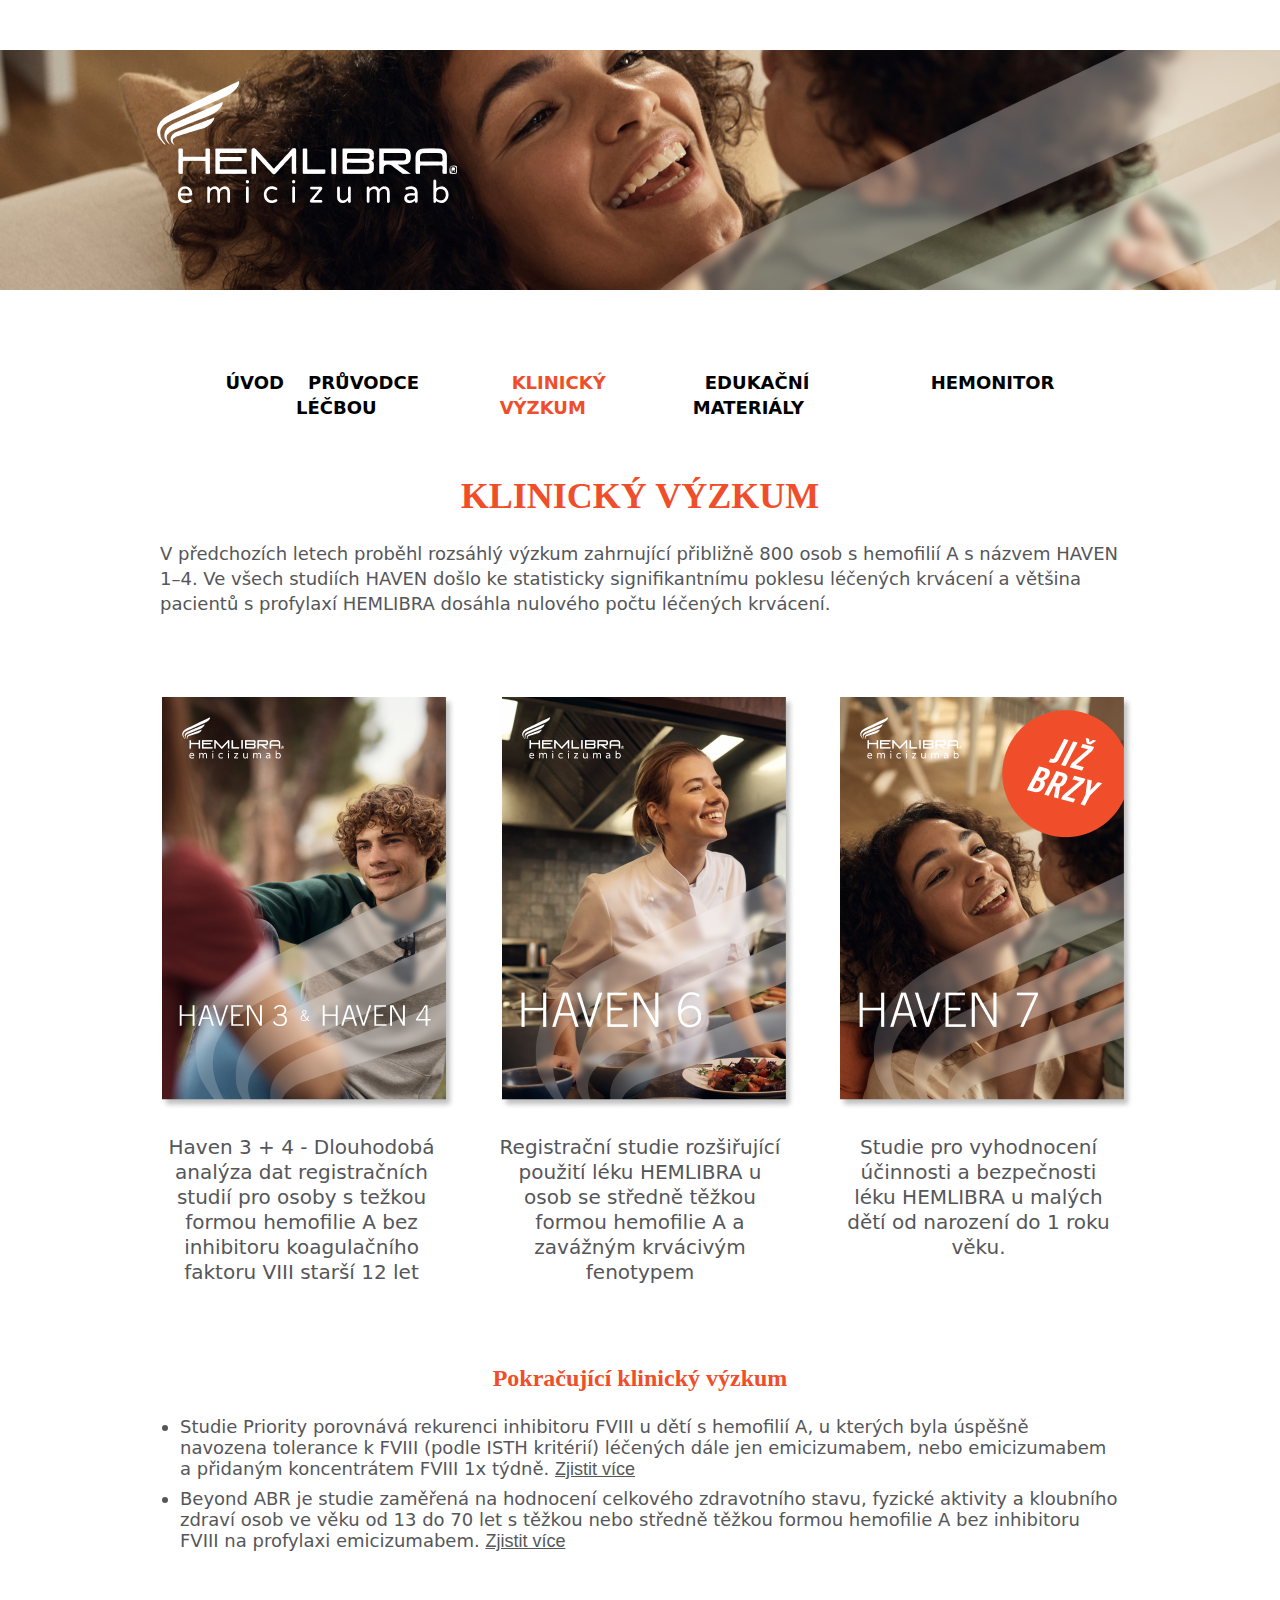
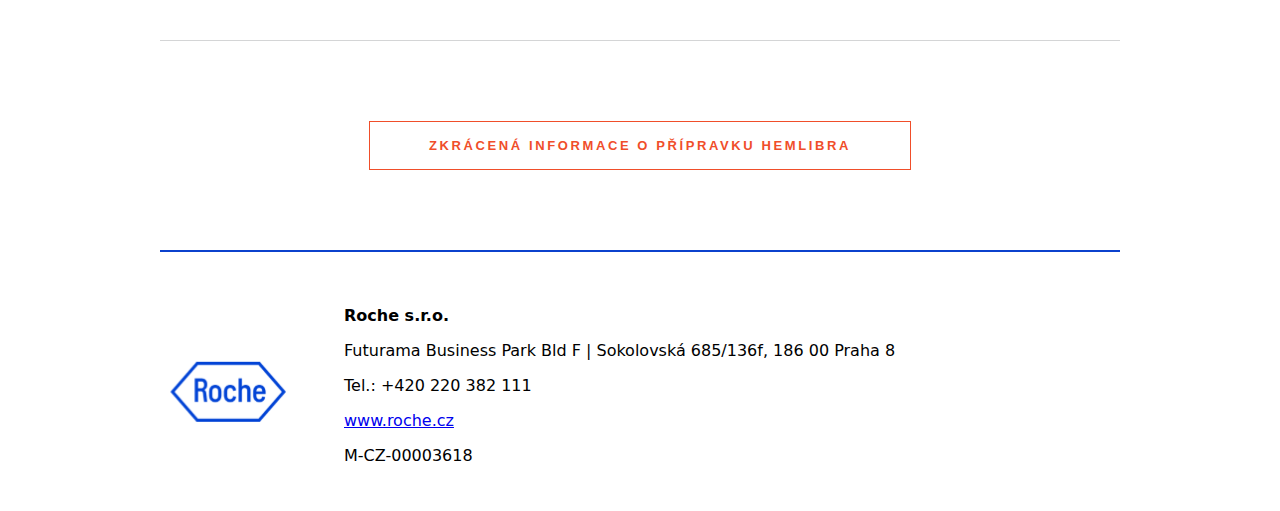
==== commit 85b51b30: "fix 1" ====
--- a/clinical_research.html
+++ b/clinical_research.html
@@ -47,14 +47,17 @@
 
 <section class="content-block">
     <div class="content-group gap24">
-        <h2 class="section-title">Navazující studie</h2>
+        <h2 class="section-title">Pokračující klinický výzkum</h2>
         <ul class="content-list">
             <li>Studie Priority porovnává rekurenci inhibitoru FVIII u dětí s hemofilií A, u kterých byla úspěšně navozena tolerance k FVIII (podle ISTH kritérií) léčených dále jen emicizumabem, nebo emicizumabem a přidaným koncentrátem FVIII 1x týdně. <a href="https://clinicaltrials.gov/study/NCT04621916" class="link-grey">Zjistit více</a></li>
             <li>Beyond ABR je studie zaměřená na hodnocení celkového zdravotního stavu, fyzické aktivity a kloubního zdraví osob ve věku od 13 do 70 let s těžkou nebo středně těžkou formou hemofilie A bez inhibitoru FVIII na profylaxi emicizumabem. <a href="https://clinicaltrials.gov/study/NCT04621916" class="link-grey">Zjistit více</a></li>
         </ul>
     </div>
 </section>
-<section class="content-block">
+
+<div class="divider"></div>
+
+<!-- <section class="content-block">
     <div class="content-group gap24">
         <h2 class="section-title">Závazek společnosti Roche k bezpečnosti</h2>
         <ul class="content-list">
@@ -62,7 +65,7 @@
             <li>Rozsáhlý klinický výzkum potvrdil účinnost a bezpečnost přípravku HEMLIBRA. 1,7,18,19,45 Hodnocení dlouhodobé účinnosti a bezpečnosti tohoto léku probíhá i nadále, a to formou klinického zkoumání a sběru dat z běžné klinické praxe.</li>
         </ul>
     </div>
-</section>
+</section> -->
 
 <div class="button-container">
     <button class="standard-button">ZKRÁCENÁ INFORMACE O PŘÍPRAVKU HEMLIBRA</button>
--- a/styles.css
+++ b/styles.css
@@ -1,3 +1,7 @@
+html {
+	scroll-behavior: smooth;
+}
+
 body {
     margin: 0;
     padding: 0;
@@ -208,7 +212,7 @@
 
 .advantage-item p {
  padding: 0 8px 0 8px;
- font-size: 14px;
+ font-size: 18px;
 }
 
 .advantage-item img {
@@ -264,7 +268,7 @@
 a.link-orange {
     color: #E9502E;
     font-weight: 900;
-    font-family: Avenir, system-ui, -apple-system, BlinkMacSystemFont, 'Segoe UI', Roboto, Oxygen, Ubuntu, Cantarell, 'Open Sans', 'Helvetica Neue', sans-serif;
+    /* font-family: Avenir, system-ui, -apple-system, BlinkMacSystemFont, 'Segoe UI', Roboto, Oxygen, Ubuntu, Cantarell, 'Open Sans', 'Helvetica Neue', sans-serif; */
 }
 
 a.link-orange-thin {
@@ -405,8 +409,8 @@
     line-height: normal;
     letter-spacing: 2.6px;
     text-transform: uppercase;
-    transition: background-color .5s ease;
-    transition: color .5s ease;
+    transition: all .1s ease-in;
+    /* transition: color .5s ease; */
 }
 
 .standard-button:hover {
@@ -606,6 +610,15 @@
     margin: 0;
 }
 
+h4.black-subheader {
+    color: #000;
+    font-size: 18px;
+    font-weight: 900;
+    margin-bottom: 15px;
+    text-transform: uppercase;
+    margin: 0;
+}
+
 .downloadable-content p {
     margin-bottom: 15px;
 }
@@ -615,12 +628,16 @@
     gap: 16px;
     flex-direction: column;
 }
+.downloadable-content-wrapper {
+    display: flex;
+}
 
 .link-wrapper {
     display: flex;
     justify-content: flex-start;
-    gap: 15px;
+    gap: 16px;
     align-items: center;
+    flex: 1;
 }
 
 .link-wrapper a {
@@ -632,6 +649,10 @@
 h1 sup {
     font-size:medium;
     margin-left: 5px;
+}
+
+p sup, li sup {
+    font-size: small;
 }
 
 .text-button-wrapper {
@@ -680,7 +701,26 @@
     padding: 20px;
 }
 
-div.expandable-button-header:hover {
+div.expandable-button-white {
+    width: 960px;
+    min-height: fit-content;
+    display: flex;
+    flex-direction: column;
+}
+
+div.expandable-button-white-header {
+    display: flex;
+    justify-content: left;
+    align-items: center;
+    width: 960px;
+    gap: 24px;
+}
+
+.expandable-button-wrapper {
+    margin-bottom: 36px;
+}
+
+div.expandable-button-header, div.expandable-button-wrapper:hover {
     cursor: pointer;
 }
 
@@ -689,10 +729,11 @@
     height: 12.7px;
 }
 
-div.expandable-button h4 {
+h4.black-header {
     margin: 0;
     color: #000;
     text-transform: uppercase;
+    font-size: 18px;
 }
 
 .expandable {
@@ -702,11 +743,12 @@
 }
 
 .expanded {
-    margin-bottom: 20px;
+    /* margin-bottom: 20px; */
     transition: all 0.3s ease;
-}
-
-.expandable-button-header .arrow {
+    padding-bottom: 20px;
+}
+
+.expandable-button-header .arrow, .expandable-button-white-header .arrow {
     transition: transform 0.3s ease;
 }
 
@@ -717,3 +759,42 @@
 p#fviii-studies {
     margin-bottom: 40px;
 }
+
+section#scroll-bottles {
+    text-align: center;
+}
+
+div.hemlibra-subtext-wrapper {
+    max-width: 525px;
+    text-align: center;
+}
+
+div.video-grid {
+    display: flex;
+    gap: 24px;
+    flex-wrap: wrap;
+    justify-content: center;
+}
+
+div.video-grid .video-wrapper img {
+    max-width: 222px;
+    height: auto;
+}
+
+p.text-small {
+    font-size: 14px;
+}
+
+.flex-row {
+    flex-direction: row;
+}
+
+div.content-block div.content-half {
+    flex: 1;
+    display: flex;
+    flex-direction: column;
+}
+
+.centered-text p{
+    text-align: center;
+}
